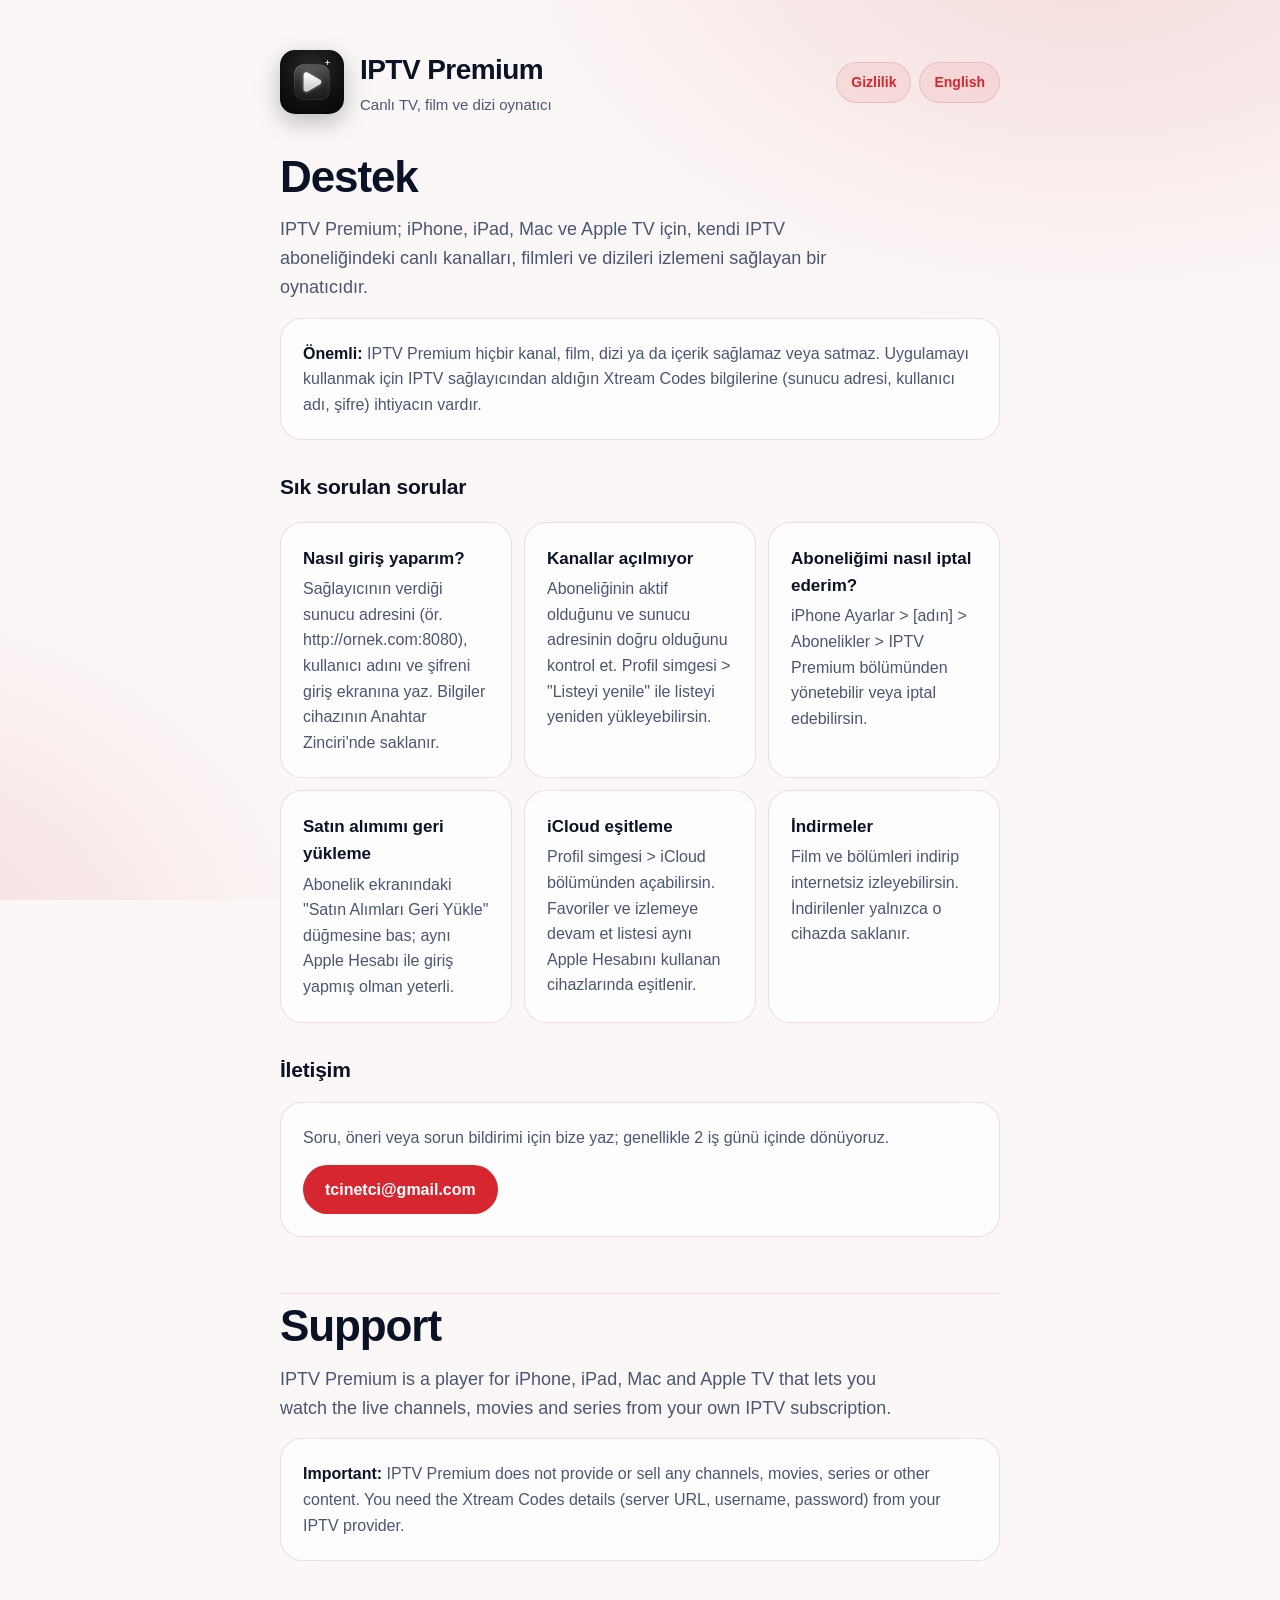
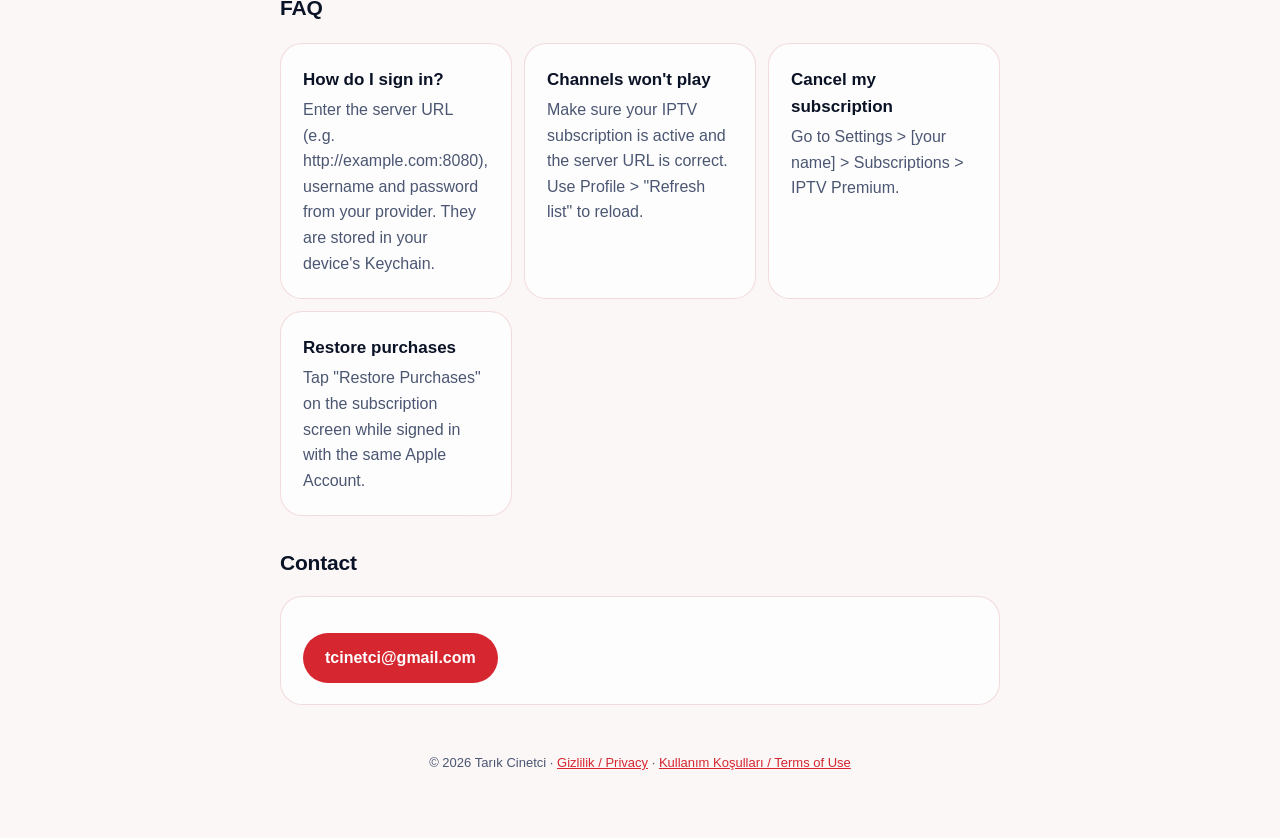
==== iptvpremium/index.html @ ccd3e90a "IPTV Premium support and privacy pages; temporary App Store assets Co-Authored-By: Claude Opus 5.5 <" ====
<!doctype html>
<html lang="tr">
<head>
<meta charset="utf-8">
<meta name="viewport" content="width=device-width, initial-scale=1">
<title>IPTV Premium – Destek / Support</title>
<meta name="description" content="IPTV Premium uygulaması için destek, sık sorulan sorular ve iletişim. Support and FAQ for the IPTV Premium app.">
<link rel="icon" href="icon.png">
<link rel="apple-touch-icon" href="apple-touch-icon.png">
<link rel="stylesheet" href="style.css">
</head>
<body>
<div class="wrap">
  <header>
    <img src="icon.png" alt="IPTV Premium uygulama ikonu">
    <div>
      <div class="name">IPTV Premium</div>
      <div class="tag">Canlı TV, film ve dizi oynatıcı</div>
    </div>
    <nav>
      <a href="privacy.html">Gizlilik</a>
      <a href="#english">English</a>
    </nav>
  </header>

  <h1>Destek</h1>
  <p class="lead">IPTV Premium; iPhone, iPad, Mac ve Apple TV için, kendi IPTV aboneliğindeki canlı kanalları, filmleri ve dizileri izlemeni sağlayan bir oynatıcıdır.</p>

  <div class="card">
    <p><strong>Önemli:</strong> IPTV Premium hiçbir kanal, film, dizi ya da içerik sağlamaz veya satmaz. Uygulamayı kullanmak için IPTV sağlayıcından aldığın Xtream Codes bilgilerine (sunucu adresi, kullanıcı adı, şifre) ihtiyacın vardır.</p>
  </div>

  <h2>Sık sorulan sorular</h2>
  <div class="grid">
    <div class="card"><h3>Nasıl giriş yaparım?</h3><p>Sağlayıcının verdiği sunucu adresini (ör. http://ornek.com:8080), kullanıcı adını ve şifreni giriş ekranına yaz. Bilgiler cihazının Anahtar Zinciri'nde saklanır.</p></div>
    <div class="card"><h3>Kanallar açılmıyor</h3><p>Aboneliğinin aktif olduğunu ve sunucu adresinin doğru olduğunu kontrol et. Profil simgesi &gt; "Listeyi yenile" ile listeyi yeniden yükleyebilirsin.</p></div>
    <div class="card"><h3>Aboneliğimi nasıl iptal ederim?</h3><p>iPhone Ayarlar &gt; [adın] &gt; Abonelikler &gt; IPTV Premium bölümünden yönetebilir veya iptal edebilirsin.</p></div>
    <div class="card"><h3>Satın alımımı geri yükleme</h3><p>Abonelik ekranındaki "Satın Alımları Geri Yükle" düğmesine bas; aynı Apple Hesabı ile giriş yapmış olman yeterli.</p></div>
    <div class="card"><h3>iCloud eşitleme</h3><p>Profil simgesi &gt; iCloud bölümünden açabilirsin. Favoriler ve izlemeye devam et listesi aynı Apple Hesabını kullanan cihazlarında eşitlenir.</p></div>
    <div class="card"><h3>İndirmeler</h3><p>Film ve bölümleri indirip internetsiz izleyebilirsin. İndirilenler yalnızca o cihazda saklanır.</p></div>
  </div>

  <h2>İletişim</h2>
  <div class="card">
    <p>Soru, öneri veya sorun bildirimi için bize yaz; genellikle 2 iş günü içinde dönüyoruz.</p>
    <a class="btn" href="mailto:tcinetci@gmail.com?subject=IPTV%20Premium%20Destek">tcinetci@gmail.com</a>
  </div>

  <section class="lang" id="english" lang="en">
    <h1>Support</h1>
    <p class="lead">IPTV Premium is a player for iPhone, iPad, Mac and Apple TV that lets you watch the live channels, movies and series from your own IPTV subscription.</p>
    <div class="card">
      <p><strong>Important:</strong> IPTV Premium does not provide or sell any channels, movies, series or other content. You need the Xtream Codes details (server URL, username, password) from your IPTV provider.</p>
    </div>
    <h2>FAQ</h2>
    <div class="grid">
      <div class="card"><h3>How do I sign in?</h3><p>Enter the server URL (e.g. http://example.com:8080), username and password from your provider. They are stored in your device's Keychain.</p></div>
      <div class="card"><h3>Channels won't play</h3><p>Make sure your IPTV subscription is active and the server URL is correct. Use Profile &gt; "Refresh list" to reload.</p></div>
      <div class="card"><h3>Cancel my subscription</h3><p>Go to Settings &gt; [your name] &gt; Subscriptions &gt; IPTV Premium.</p></div>
      <div class="card"><h3>Restore purchases</h3><p>Tap "Restore Purchases" on the subscription screen while signed in with the same Apple Account.</p></div>
    </div>
    <h2>Contact</h2>
    <div class="card">
      <a class="btn" href="mailto:tcinetci@gmail.com?subject=IPTV%20Premium%20Support">tcinetci@gmail.com</a>
    </div>
  </section>

  <footer>
    © 2026 Tarık Cinetci · <a href="privacy.html">Gizlilik / Privacy</a> · <a href="https://www.apple.com/legal/internet-services/itunes/dev/stdeula/">Kullanım Koşulları / Terms of Use</a>
  </footer>
</div>
</body>
</html>
---- iptvpremium/style.css ----
:root {
  --bg: #fbf7f7;
  --bg-2: #f6dada;
  --text: #0a1226;
  --muted: #4a5672;
  --card: rgba(255, 255, 255, 0.72);
  --border: rgba(160, 20, 30, 0.14);
  --accent: #d6262f;
  --accent-soft: rgba(214, 38, 47, 0.08);
}
@media (prefers-color-scheme: dark) {
  :root {
    --bg: #070506;
    --bg-2: #3a0a0e;
    --text: #eef3fd;
    --muted: #a3b2cf;
    --card: rgba(255, 255, 255, 0.06);
    --border: rgba(255, 120, 130, 0.18);
    --accent: #ff4d55;
    --accent-soft: rgba(255, 77, 85, 0.14);
  }
}
* { box-sizing: border-box; margin: 0; padding: 0; }
html { -webkit-text-size-adjust: 100%; }
body {
  font-family: -apple-system, BlinkMacSystemFont, "SF Pro Text", "Inter", "Segoe UI", sans-serif;
  color: var(--text);
  background:
    radial-gradient(900px 600px at 85% -10%, var(--bg-2), transparent 70%),
    radial-gradient(700px 600px at -10% 110%, var(--bg-2), transparent 70%),
    var(--bg);
  background-attachment: fixed;
  min-height: 100vh;
  line-height: 1.6;
}
.wrap { max-width: 760px; margin: 0 auto; padding: 48px 20px 64px; }
header { display: flex; align-items: center; gap: 16px; margin-bottom: 36px; }
header img { width: 64px; height: 64px; border-radius: 15px; box-shadow: 0 8px 24px rgba(0,0,0,.25); }
header .name { font-size: 28px; font-weight: 800; letter-spacing: -0.02em; }
header .tag { color: var(--muted); font-size: 15px; }
nav { margin-left: auto; display: flex; gap: 8px; flex-wrap: wrap; }
nav a {
  font-size: 14px; font-weight: 600; color: var(--accent); text-decoration: none;
  padding: 8px 14px; border-radius: 999px; background: var(--accent-soft); border: 1px solid var(--border);
}
h1 { font-size: clamp(30px, 6vw, 44px); line-height: 1.1; letter-spacing: -0.025em; margin-bottom: 14px; }
h2 { font-size: 21px; letter-spacing: -0.01em; margin: 30px 0 10px; }
h3 { font-size: 17px; margin-bottom: 4px; }
p, li { color: var(--muted); font-size: 16px; }
p + p { margin-top: 10px; }
ul { padding-left: 20px; margin-top: 8px; }
li + li { margin-top: 6px; }
strong { color: var(--text); }
a { color: var(--accent); }
.lead { font-size: 18px; max-width: 620px; }
.card {
  background: var(--card); border: 1px solid var(--border); border-radius: 22px;
  padding: 22px; margin-top: 16px;
  backdrop-filter: blur(20px); -webkit-backdrop-filter: blur(20px);
}
.grid { display: grid; grid-template-columns: repeat(auto-fit, minmax(210px, 1fr)); gap: 12px; margin-top: 18px; }
.grid .card { margin-top: 0; }
.btn {
  display: inline-block; margin-top: 14px; padding: 12px 22px; border-radius: 999px;
  background: var(--accent); color: #fff; font-weight: 700; text-decoration: none;
}
.meta { font-size: 14px; color: var(--muted); margin-bottom: 8px; }
footer { margin-top: 48px; font-size: 13px; color: var(--muted); text-align: center; }
@media (max-width: 560px) {
  header { flex-wrap: wrap; }
  nav { margin-left: 0; width: 100%; }
}
.lang { margin-top: 56px; padding-top: 8px; border-top: 1px solid var(--border); }
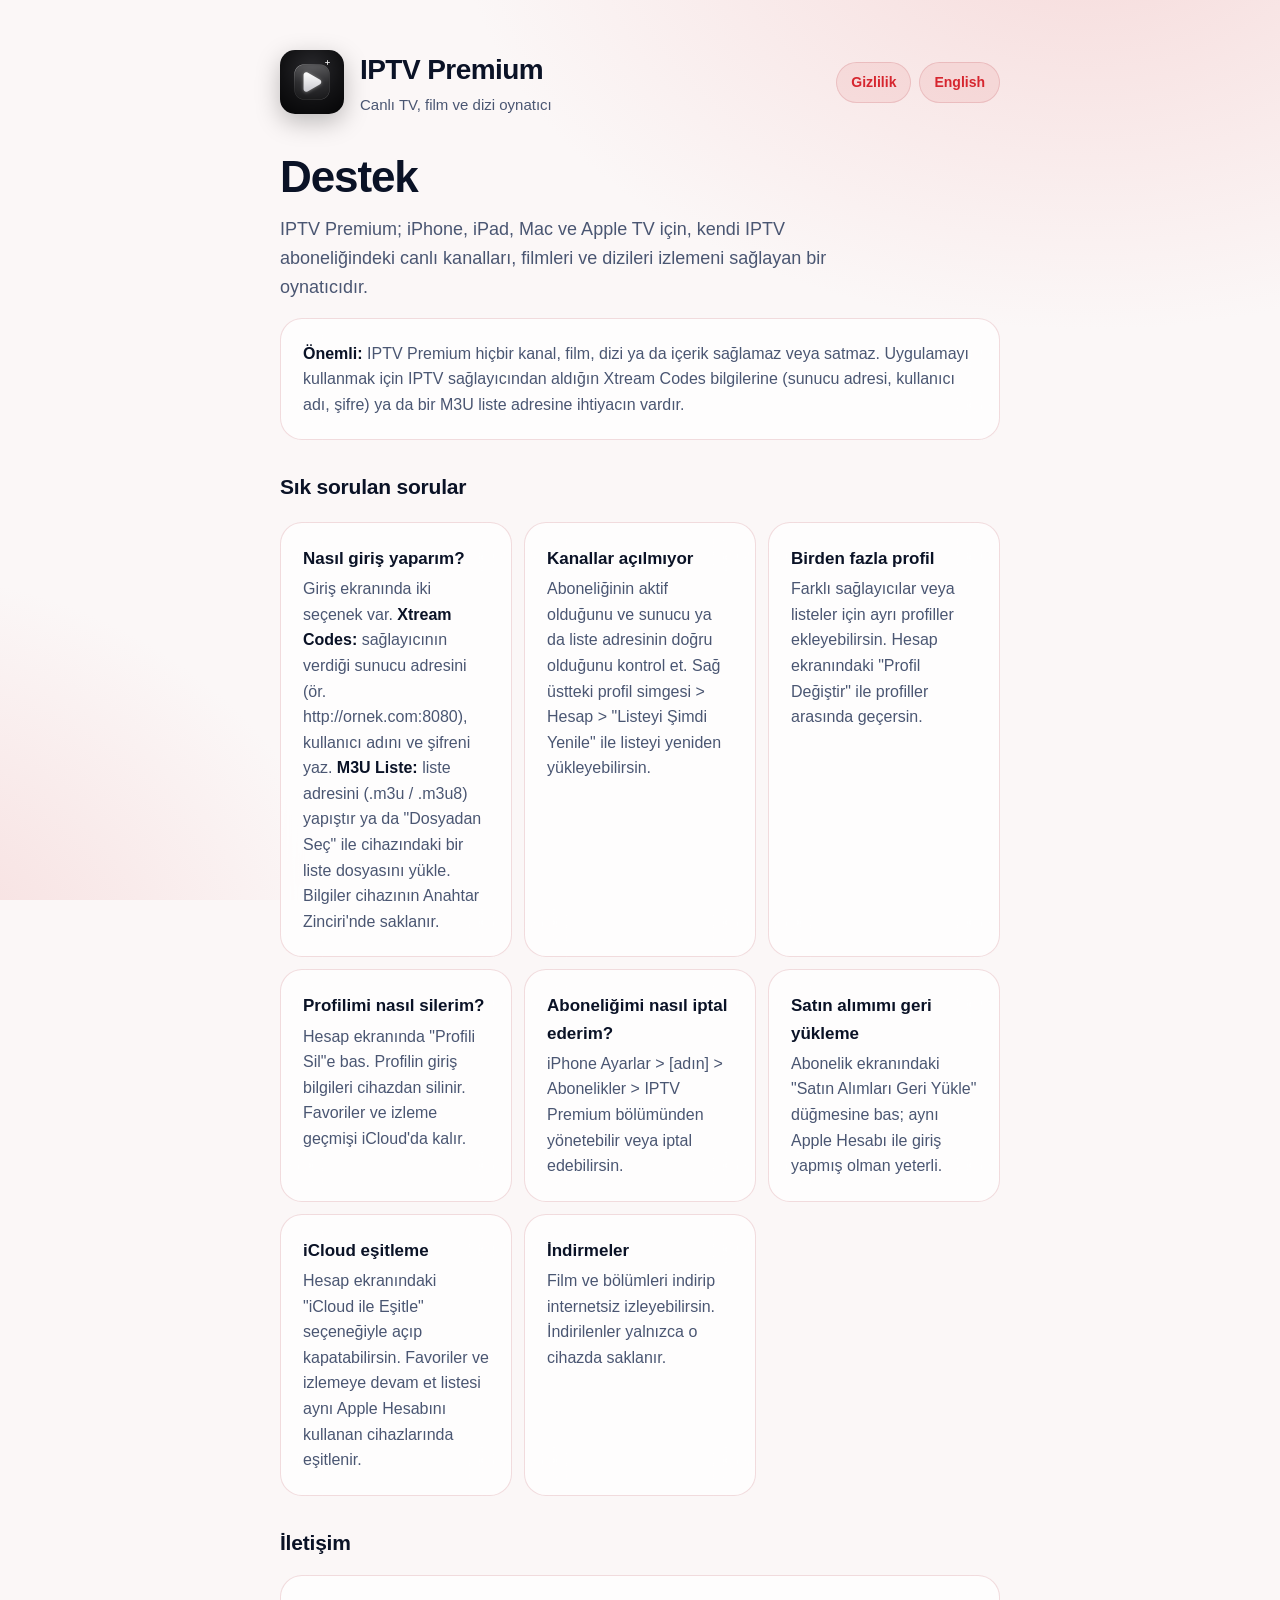
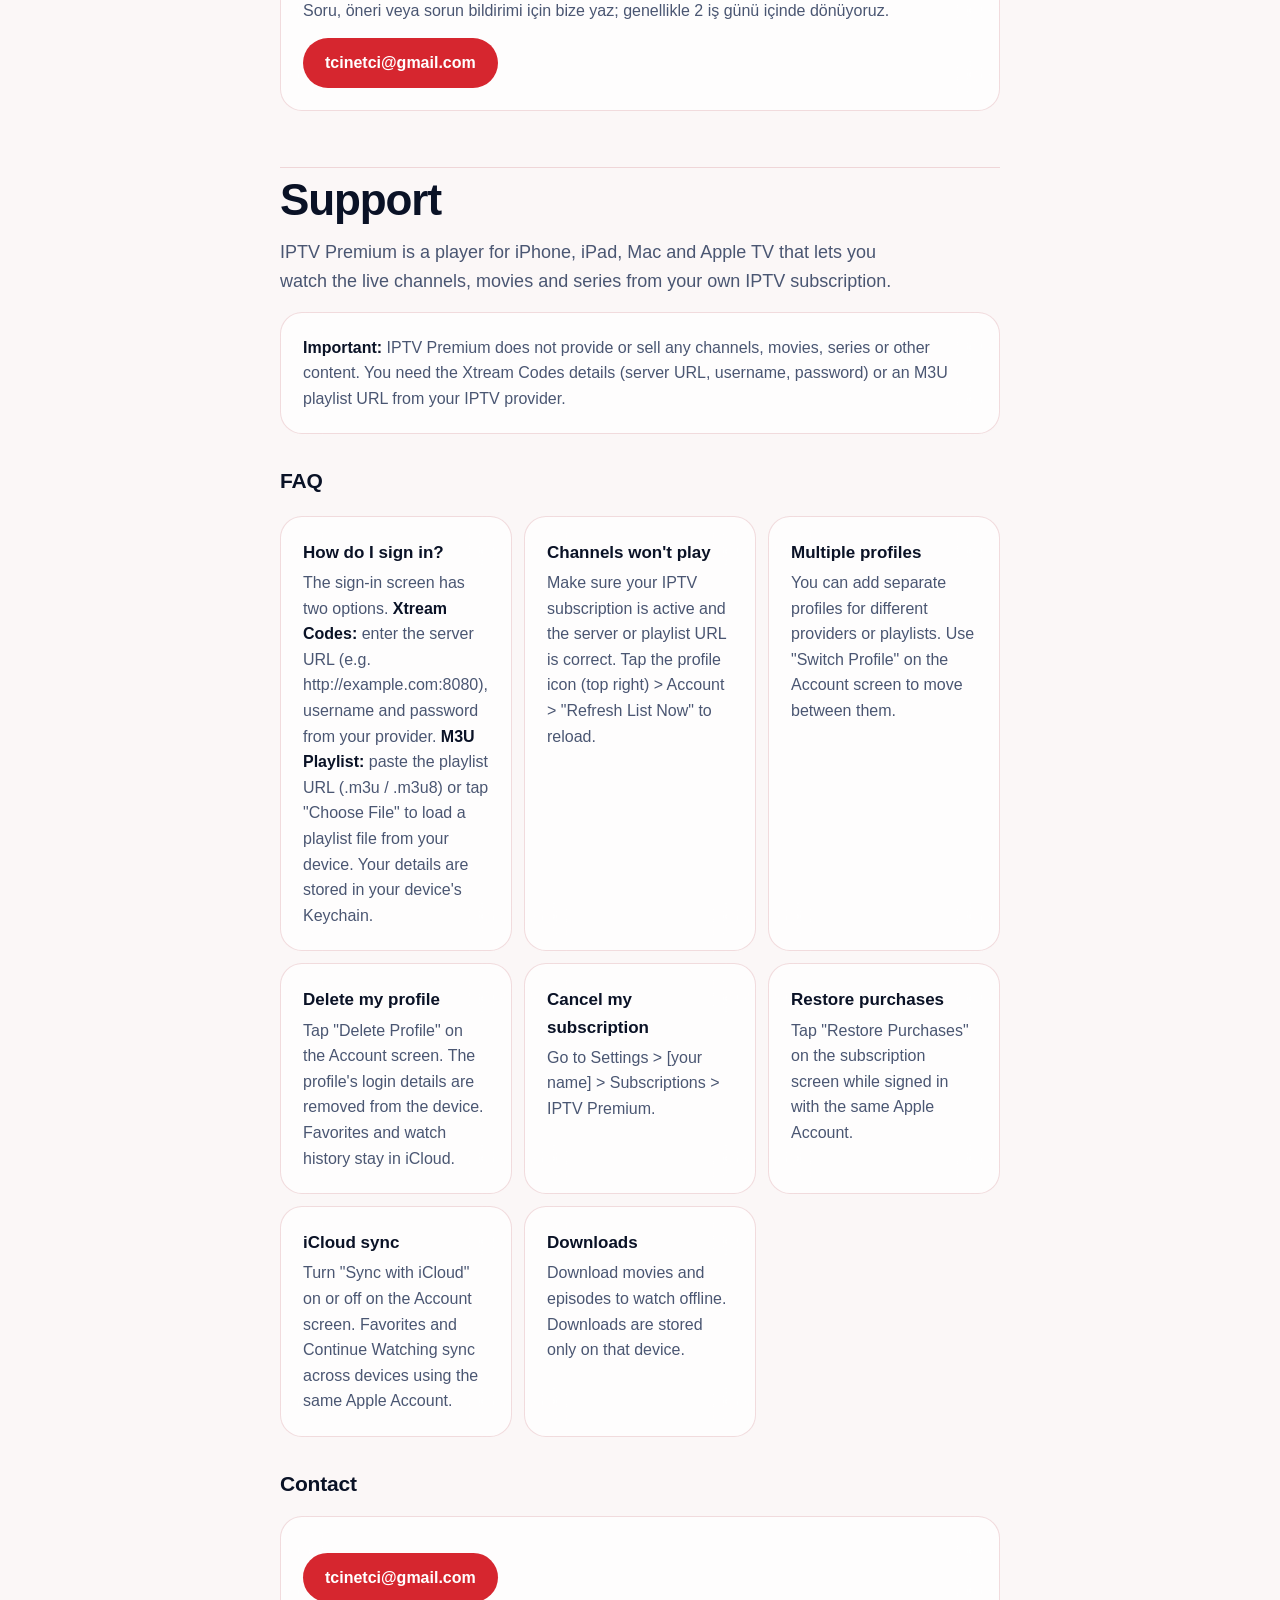
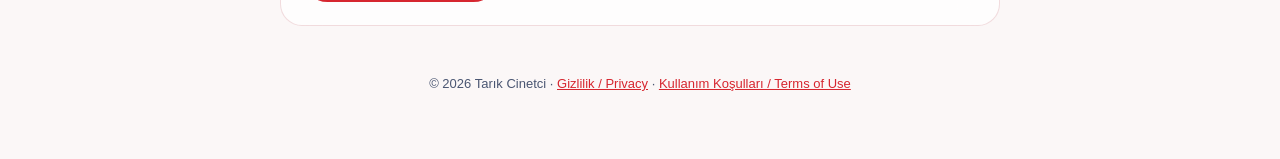
==== commit c50fe589: "Update IPTV Premium support page: M3U sign-in, profiles, current menu names" ====
--- a/iptvpremium/index.html
+++ b/iptvpremium/index.html
@@ -27,16 +27,18 @@
   <p class="lead">IPTV Premium; iPhone, iPad, Mac ve Apple TV için, kendi IPTV aboneliğindeki canlı kanalları, filmleri ve dizileri izlemeni sağlayan bir oynatıcıdır.</p>
 
   <div class="card">
-    <p><strong>Önemli:</strong> IPTV Premium hiçbir kanal, film, dizi ya da içerik sağlamaz veya satmaz. Uygulamayı kullanmak için IPTV sağlayıcından aldığın Xtream Codes bilgilerine (sunucu adresi, kullanıcı adı, şifre) ihtiyacın vardır.</p>
+    <p><strong>Önemli:</strong> IPTV Premium hiçbir kanal, film, dizi ya da içerik sağlamaz veya satmaz. Uygulamayı kullanmak için IPTV sağlayıcından aldığın Xtream Codes bilgilerine (sunucu adresi, kullanıcı adı, şifre) ya da bir M3U liste adresine ihtiyacın vardır.</p>
   </div>
 
   <h2>Sık sorulan sorular</h2>
   <div class="grid">
-    <div class="card"><h3>Nasıl giriş yaparım?</h3><p>Sağlayıcının verdiği sunucu adresini (ör. http://ornek.com:8080), kullanıcı adını ve şifreni giriş ekranına yaz. Bilgiler cihazının Anahtar Zinciri'nde saklanır.</p></div>
-    <div class="card"><h3>Kanallar açılmıyor</h3><p>Aboneliğinin aktif olduğunu ve sunucu adresinin doğru olduğunu kontrol et. Profil simgesi &gt; "Listeyi yenile" ile listeyi yeniden yükleyebilirsin.</p></div>
+    <div class="card"><h3>Nasıl giriş yaparım?</h3><p>Giriş ekranında iki seçenek var. <strong>Xtream Codes:</strong> sağlayıcının verdiği sunucu adresini (ör. http://ornek.com:8080), kullanıcı adını ve şifreni yaz. <strong>M3U Liste:</strong> liste adresini (.m3u / .m3u8) yapıştır ya da "Dosyadan Seç" ile cihazındaki bir liste dosyasını yükle. Bilgiler cihazının Anahtar Zinciri'nde saklanır.</p></div>
+    <div class="card"><h3>Kanallar açılmıyor</h3><p>Aboneliğinin aktif olduğunu ve sunucu ya da liste adresinin doğru olduğunu kontrol et. Sağ üstteki profil simgesi &gt; Hesap &gt; "Listeyi Şimdi Yenile" ile listeyi yeniden yükleyebilirsin.</p></div>
+    <div class="card"><h3>Birden fazla profil</h3><p>Farklı sağlayıcılar veya listeler için ayrı profiller ekleyebilirsin. Hesap ekranındaki "Profil Değiştir" ile profiller arasında geçersin.</p></div>
+    <div class="card"><h3>Profilimi nasıl silerim?</h3><p>Hesap ekranında "Profili Sil"e bas. Profilin giriş bilgileri cihazdan silinir. Favoriler ve izleme geçmişi iCloud'da kalır.</p></div>
     <div class="card"><h3>Aboneliğimi nasıl iptal ederim?</h3><p>iPhone Ayarlar &gt; [adın] &gt; Abonelikler &gt; IPTV Premium bölümünden yönetebilir veya iptal edebilirsin.</p></div>
     <div class="card"><h3>Satın alımımı geri yükleme</h3><p>Abonelik ekranındaki "Satın Alımları Geri Yükle" düğmesine bas; aynı Apple Hesabı ile giriş yapmış olman yeterli.</p></div>
-    <div class="card"><h3>iCloud eşitleme</h3><p>Profil simgesi &gt; iCloud bölümünden açabilirsin. Favoriler ve izlemeye devam et listesi aynı Apple Hesabını kullanan cihazlarında eşitlenir.</p></div>
+    <div class="card"><h3>iCloud eşitleme</h3><p>Hesap ekranındaki "iCloud ile Eşitle" seçeneğiyle açıp kapatabilirsin. Favoriler ve izlemeye devam et listesi aynı Apple Hesabını kullanan cihazlarında eşitlenir.</p></div>
     <div class="card"><h3>İndirmeler</h3><p>Film ve bölümleri indirip internetsiz izleyebilirsin. İndirilenler yalnızca o cihazda saklanır.</p></div>
   </div>
 
@@ -50,14 +52,18 @@
     <h1>Support</h1>
     <p class="lead">IPTV Premium is a player for iPhone, iPad, Mac and Apple TV that lets you watch the live channels, movies and series from your own IPTV subscription.</p>
     <div class="card">
-      <p><strong>Important:</strong> IPTV Premium does not provide or sell any channels, movies, series or other content. You need the Xtream Codes details (server URL, username, password) from your IPTV provider.</p>
+      <p><strong>Important:</strong> IPTV Premium does not provide or sell any channels, movies, series or other content. You need the Xtream Codes details (server URL, username, password) or an M3U playlist URL from your IPTV provider.</p>
     </div>
     <h2>FAQ</h2>
     <div class="grid">
-      <div class="card"><h3>How do I sign in?</h3><p>Enter the server URL (e.g. http://example.com:8080), username and password from your provider. They are stored in your device's Keychain.</p></div>
-      <div class="card"><h3>Channels won't play</h3><p>Make sure your IPTV subscription is active and the server URL is correct. Use Profile &gt; "Refresh list" to reload.</p></div>
+      <div class="card"><h3>How do I sign in?</h3><p>The sign-in screen has two options. <strong>Xtream Codes:</strong> enter the server URL (e.g. http://example.com:8080), username and password from your provider. <strong>M3U Playlist:</strong> paste the playlist URL (.m3u / .m3u8) or tap "Choose File" to load a playlist file from your device. Your details are stored in your device's Keychain.</p></div>
+      <div class="card"><h3>Channels won't play</h3><p>Make sure your IPTV subscription is active and the server or playlist URL is correct. Tap the profile icon (top right) &gt; Account &gt; "Refresh List Now" to reload.</p></div>
+      <div class="card"><h3>Multiple profiles</h3><p>You can add separate profiles for different providers or playlists. Use "Switch Profile" on the Account screen to move between them.</p></div>
+      <div class="card"><h3>Delete my profile</h3><p>Tap "Delete Profile" on the Account screen. The profile's login details are removed from the device. Favorites and watch history stay in iCloud.</p></div>
       <div class="card"><h3>Cancel my subscription</h3><p>Go to Settings &gt; [your name] &gt; Subscriptions &gt; IPTV Premium.</p></div>
       <div class="card"><h3>Restore purchases</h3><p>Tap "Restore Purchases" on the subscription screen while signed in with the same Apple Account.</p></div>
+      <div class="card"><h3>iCloud sync</h3><p>Turn "Sync with iCloud" on or off on the Account screen. Favorites and Continue Watching sync across devices using the same Apple Account.</p></div>
+      <div class="card"><h3>Downloads</h3><p>Download movies and episodes to watch offline. Downloads are stored only on that device.</p></div>
     </div>
     <h2>Contact</h2>
     <div class="card">
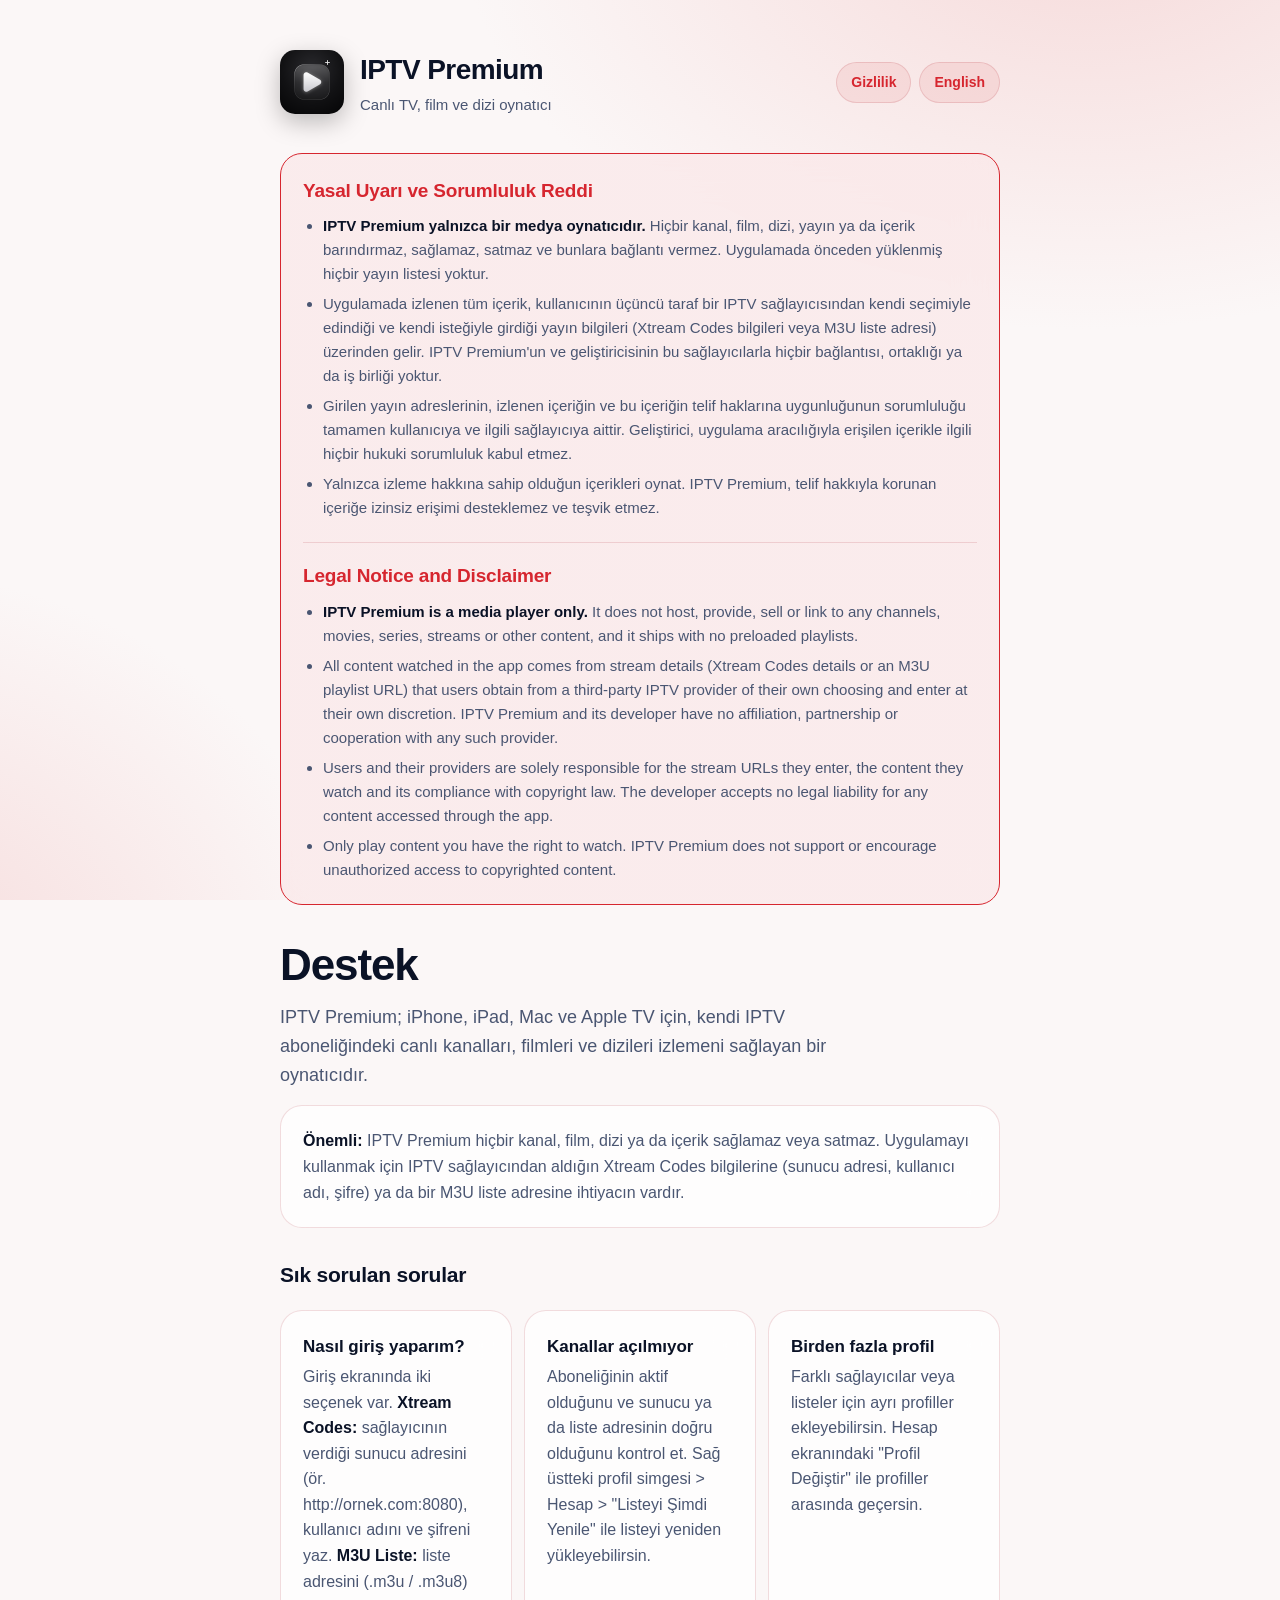
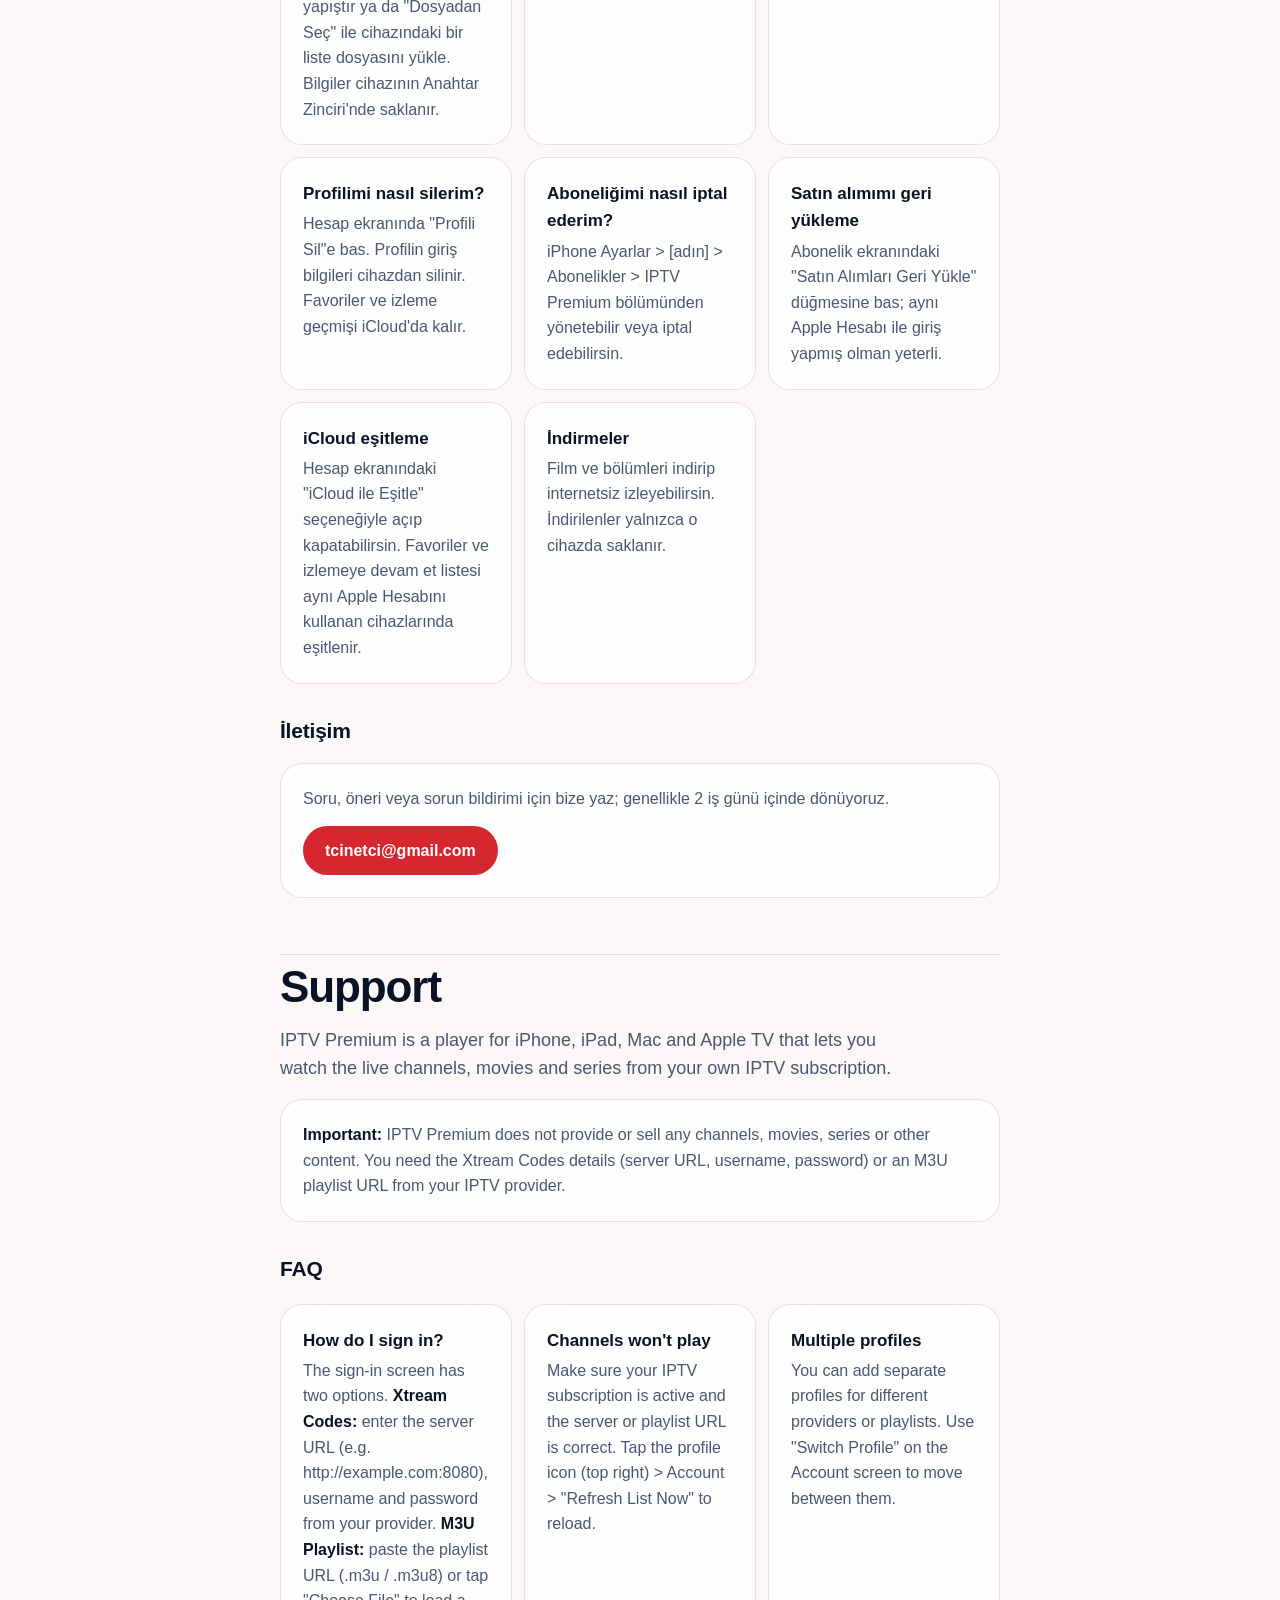
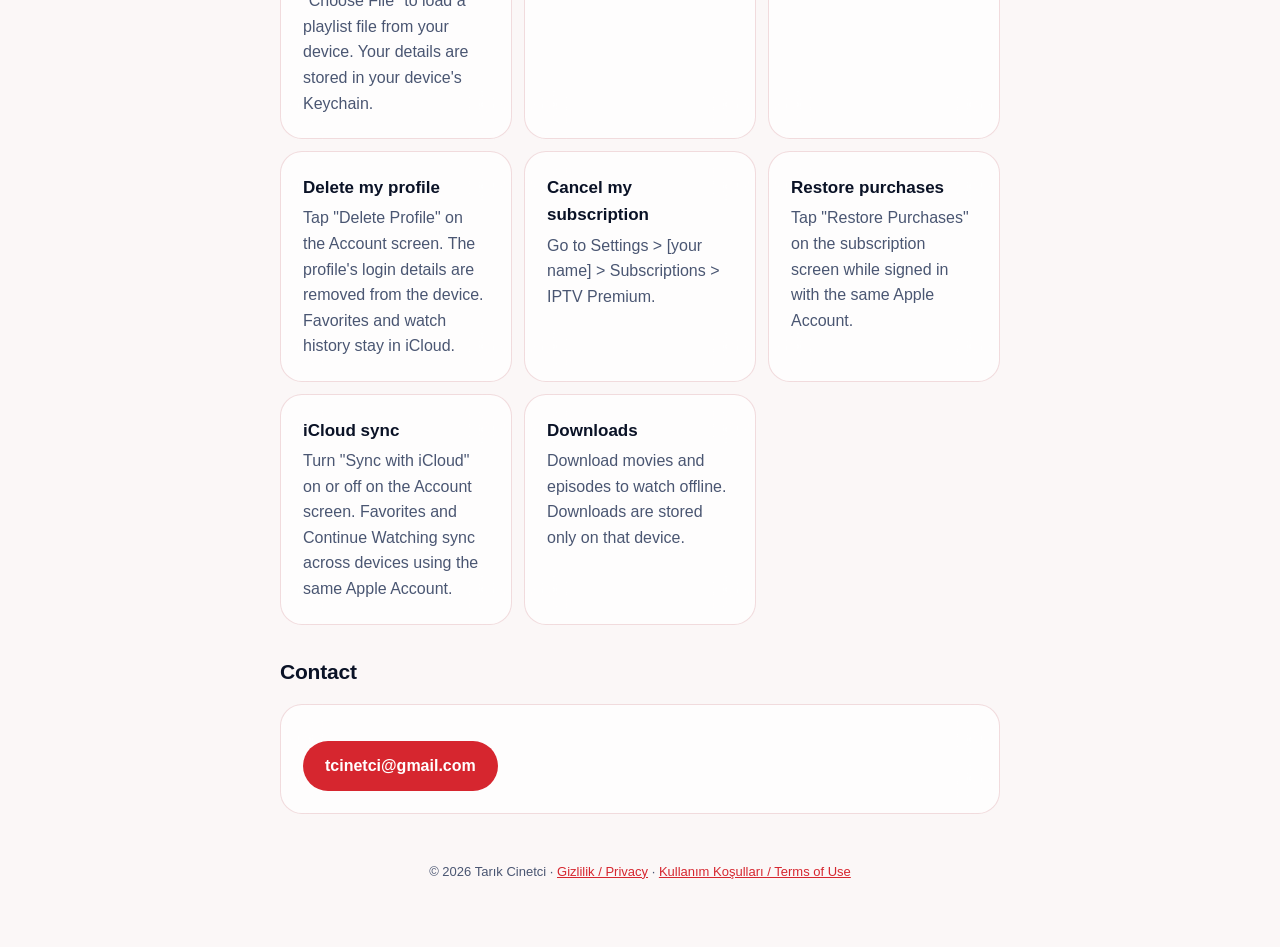
==== commit 9ca4f205: "IPTV Premium: add bilingual legal notice and disclaimer at the top of the support page Co-Authored-B" ====
--- a/iptvpremium/index.html
+++ b/iptvpremium/index.html
@@ -22,6 +22,23 @@
       <a href="#english">English</a>
     </nav>
   </header>
+
+  <section class="card notice" id="yasal-uyari" aria-labelledby="notice-tr">
+    <h2 id="notice-tr">Yasal Uyarı ve Sorumluluk Reddi</h2>
+    <ul>
+      <li><strong>IPTV Premium yalnızca bir medya oynatıcıdır.</strong> Hiçbir kanal, film, dizi, yayın ya da içerik barındırmaz, sağlamaz, satmaz ve bunlara bağlantı vermez. Uygulamada önceden yüklenmiş hiçbir yayın listesi yoktur.</li>
+      <li>Uygulamada izlenen tüm içerik, kullanıcının üçüncü taraf bir IPTV sağlayıcısından kendi seçimiyle edindiği ve kendi isteğiyle girdiği yayın bilgileri (Xtream Codes bilgileri veya M3U liste adresi) üzerinden gelir. IPTV Premium'un ve geliştiricisinin bu sağlayıcılarla hiçbir bağlantısı, ortaklığı ya da iş birliği yoktur.</li>
+      <li>Girilen yayın adreslerinin, izlenen içeriğin ve bu içeriğin telif haklarına uygunluğunun sorumluluğu tamamen kullanıcıya ve ilgili sağlayıcıya aittir. Geliştirici, uygulama aracılığıyla erişilen içerikle ilgili hiçbir hukuki sorumluluk kabul etmez.</li>
+      <li>Yalnızca izleme hakkına sahip olduğun içerikleri oynat. IPTV Premium, telif hakkıyla korunan içeriğe izinsiz erişimi desteklemez ve teşvik etmez.</li>
+    </ul>
+    <h2 id="notice-en" lang="en">Legal Notice and Disclaimer</h2>
+    <ul lang="en">
+      <li><strong>IPTV Premium is a media player only.</strong> It does not host, provide, sell or link to any channels, movies, series, streams or other content, and it ships with no preloaded playlists.</li>
+      <li>All content watched in the app comes from stream details (Xtream Codes details or an M3U playlist URL) that users obtain from a third-party IPTV provider of their own choosing and enter at their own discretion. IPTV Premium and its developer have no affiliation, partnership or cooperation with any such provider.</li>
+      <li>Users and their providers are solely responsible for the stream URLs they enter, the content they watch and its compliance with copyright law. The developer accepts no legal liability for any content accessed through the app.</li>
+      <li>Only play content you have the right to watch. IPTV Premium does not support or encourage unauthorized access to copyrighted content.</li>
+    </ul>
+  </section>
 
   <h1>Destek</h1>
   <p class="lead">IPTV Premium; iPhone, iPad, Mac ve Apple TV için, kendi IPTV aboneliğindeki canlı kanalları, filmleri ve dizileri izlemeni sağlayan bir oynatıcıdır.</p>
--- a/iptvpremium/style.css
+++ b/iptvpremium/style.css
@@ -70,4 +70,12 @@
   header { flex-wrap: wrap; }
   nav { margin-left: 0; width: 100%; }
 }
+.notice {
+  margin: 0 0 36px; border: 1.5px solid var(--accent);
+  background: linear-gradient(var(--accent-soft), var(--accent-soft)), var(--card);
+}
+.notice h2 { margin: 0 0 8px; font-size: 19px; color: var(--accent); }
+.notice h2 + ul { margin-top: 0; }
+.notice ul + h2 { margin-top: 22px; padding-top: 18px; border-top: 1px solid var(--border); }
+.notice li { font-size: 15px; }
 .lang { margin-top: 56px; padding-top: 8px; border-top: 1px solid var(--border); }
